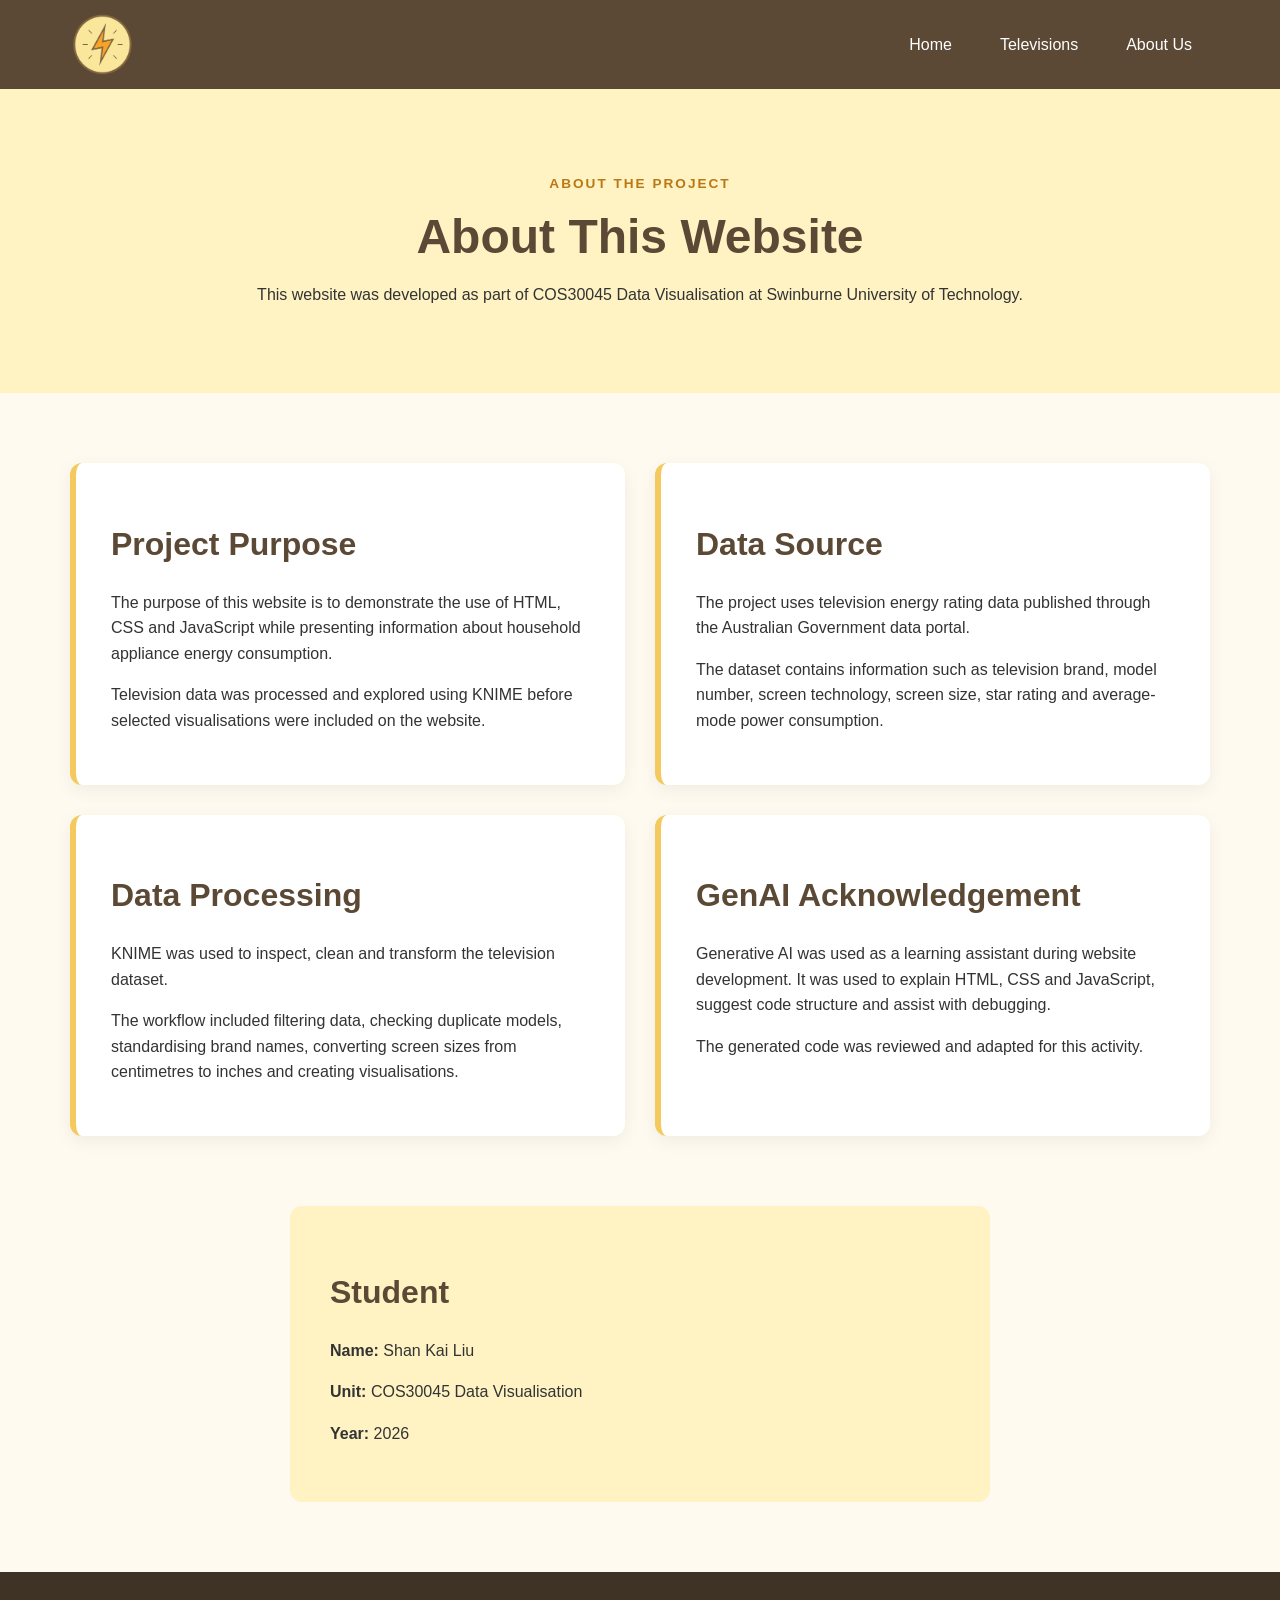
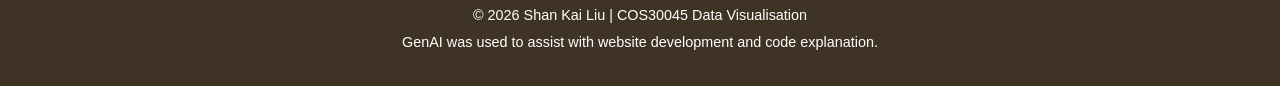
==== Website/About Us.html @ 4dccaae1 "version 1.1" ====
<!DOCTYPE html>
<html lang="en">
<head>
    <meta charset="UTF-8">
    <meta name="viewport" content="width=device-width, initial-scale=1.0">

    <title>About Us | Appliance Energy Consumption</title>

    <link rel="stylesheet" href="style.css">
</head>

<body>

    <header>
        <nav class="navbar">

            <a href="index.html" class="logo-link">
                <img src="images/logo.png" alt="Power Logo" class="logo">
            </a>

            <ul class="nav-links">

                <li>
                    <a href="index.html">Home</a>
                </li>

                <li>
                    <a href="Televisions.html">Televisions</a>
                </li>

                <li>
                    <a href="About Us.html" class="active">
                        About Us
                    </a>
                </li>

            </ul>

        </nav>
    </header>


    <main>

        <section class="page-banner">

            <p class="eyebrow">
                About the Project
            </p>

            <h1>
                About This Website
            </h1>

            <p>
                This website was developed as part of COS30045 Data Visualisation
                at Swinburne University of Technology.
            </p>

        </section>


        <section class="about-grid">

            <article class="about-card">

                <h2>
                    Project Purpose
                </h2>

                <p>
                    The purpose of this website is to demonstrate the use of
                    HTML, CSS and JavaScript while presenting information about
                    household appliance energy consumption.
                </p>

                <p>
                    Television data was processed and explored using KNIME before
                    selected visualisations were included on the website.
                </p>

            </article>


            <article class="about-card">

                <h2>
                    Data Source
                </h2>

                <p>
                    The project uses television energy rating data published
                    through the Australian Government data portal.
                </p>

                <p>
                    The dataset contains information such as television brand,
                    model number, screen technology, screen size, star rating
                    and average-mode power consumption.
                </p>

            </article>


            <article class="about-card">

                <h2>
                    Data Processing
                </h2>

                <p>
                    KNIME was used to inspect, clean and transform the television
                    dataset.
                </p>

                <p>
                    The workflow included filtering data, checking duplicate
                    models, standardising brand names, converting screen sizes
                    from centimetres to inches and creating visualisations.
                </p>

            </article>


            <article class="about-card">

                <h2>
                    GenAI Acknowledgement
                </h2>

                <p>
                    Generative AI was used as a learning assistant during website
                    development. It was used to explain HTML, CSS and JavaScript,
                    suggest code structure and assist with debugging.
                </p>

                <p>
                    The generated code was reviewed and adapted for this activity.
                </p>

            </article>

        </section>


        <section class="student-section">

            <h2>
                Student
            </h2>

            <p>
                <strong>Name:</strong> Shan Kai Liu
            </p>

            <p>
                <strong>Unit:</strong> COS30045 Data Visualisation
            </p>

            <p>
                <strong>Year:</strong> 2026
            </p>

        </section>

    </main>


    <footer>

        <p>
            © 2026 Shan Kai Liu | COS30045 Data Visualisation
        </p>

        <p>
            GenAI was used to assist with website development and code explanation.
        </p>

    </footer>


    <script src="script.js"></script>

</body>
</html>
---- Website/style.css ----
/* =========================
   Global
   ========================= */

* {
    box-sizing: border-box;
}

html {
    scroll-behavior: smooth;
}

body {
    margin: 0;
    font-family: Arial, Helvetica, sans-serif;
    background-color: #fffaf0;
    color: #333333;
    line-height: 1.6;
}

img {
    max-width: 100%;
}


/* =========================
   Navigation
   ========================= */

header {
    background-color: #5b4935;
    position: sticky;
    top: 0;
    z-index: 1000;
}

.navbar {
    max-width: 1200px;
    margin: auto;

    display: flex;
    align-items: center;
    justify-content: space-between;

    padding: 12px 30px;
}

.logo {
    width: 65px;
    height: 65px;
    object-fit: contain;
}

.logo-link {
    display: flex;
    align-items: center;
}

.nav-links {
    display: flex;
    list-style: none;
    padding: 0;
    margin: 0;
    gap: 12px;
}

.nav-links a {
    display: block;
    padding: 12px 18px;

    color: white;
    text-decoration: none;

    border-radius: 6px;
    transition: 0.3s;
}


/* mouse-over feedback */

.nav-links a:hover {
    background-color: #f4c95d;
    color: #333333;
    transform: translateY(-2px);
}


/* current page feedback */

.nav-links a.active {
    background-color: #f4c95d;
    color: #333333;
}


/* =========================
   General layout
   ========================= */

main {
    min-height: 75vh;
}

.section {
    max-width: 1200px;
    margin: auto;
    padding: 80px 30px;
}

.section-heading {
    max-width: 750px;
    margin-bottom: 40px;
}

.eyebrow {
    color: #b97813;

    font-size: 0.85rem;
    font-weight: bold;

    text-transform: uppercase;
    letter-spacing: 2px;
}

h1,
h2,
h3 {
    color: #5b4935;
    line-height: 1.2;
}

h1 {
    font-size: 3rem;
}

h2 {
    font-size: 2rem;
}

p {
    font-size: 1rem;
}


/* =========================
   Buttons
   ========================= */

.button {
    display: inline-block;

    background-color: #f4c95d;
    color: #333333;

    padding: 14px 24px;

    border-radius: 8px;

    text-decoration: none;
    font-weight: bold;

    transition: 0.3s;
}

.button:hover {
    background-color: #e4b33b;
    transform: translateY(-2px);
}


/* =========================
   Home Hero
   ========================= */

.hero {
    max-width: 1200px;
    margin: auto;

    display: grid;
    grid-template-columns: 1.5fr 1fr;
    gap: 50px;

    align-items: center;

    padding: 90px 30px;
}

.hero-text h1 {
    margin-top: 10px;
    margin-bottom: 20px;
}

.hero-description {
    max-width: 700px;
    font-size: 1.1rem;

    margin-bottom: 30px;
}

.hero-card {
    background-color: #fff3c4;

    padding: 40px;

    border-radius: 18px;

    text-align: center;

    box-shadow: 0 8px 25px rgba(0, 0, 0, 0.08);
}

.hero-logo {
    width: 140px;
    margin-bottom: 15px;
}


/* =========================
   Feature Cards
   ========================= */

.feature-grid {
    display: grid;
    grid-template-columns: repeat(3, 1fr);
    gap: 25px;
}

.feature-card {
    background-color: white;

    padding: 30px;

    border-radius: 12px;

    border-top: 5px solid #f4c95d;

    box-shadow: 0 5px 18px rgba(0, 0, 0, 0.06);

    transition: 0.3s;
}

.feature-card:hover {
    transform: translateY(-5px);
}


/* =========================
   CTA
   ========================= */

.cta-section {
    background-color: #5b4935;
    color: white;

    text-align: center;

    padding: 70px 30px;
}

.cta-section h2 {
    color: white;
}

.cta-section p {
    margin-bottom: 25px;
}


/* =========================
   Page Banner
   ========================= */

.page-banner {
    background-color: #fff3c4;

    text-align: center;

    padding: 70px 30px;
}

.page-banner h1 {
    margin: 10px 0;
}

.page-banner p {
    max-width: 800px;
    margin-left: auto;
    margin-right: auto;
}


/* =========================
   Visualisation Sections
   ========================= */

.visualisation-section {
    padding: 70px 30px;
}

.visualisation-section.alternate {
    background-color: #fff3c4;
}

.visual-card {
    max-width: 1200px;
    margin: auto;

    display: grid;
    grid-template-columns: 0.8fr 1.4fr;

    gap: 40px;
    align-items: center;
}

.visual-text h2 {
    margin-bottom: 10px;
}

.visual-text h3 {
    font-size: 1rem;
    color: #786a58;
    font-weight: normal;
}

.number {
    display: inline-block;

    color: #b97813;

    font-size: 1rem;
    font-weight: bold;

    margin-bottom: 8px;
}

.chart-container {
    background-color: white;

    padding: 18px;

    border-radius: 12px;

    box-shadow: 0 5px 20px rgba(0, 0, 0, 0.08);

    overflow-x: auto;
}

.chart {
    display: block;
    width: 100%;
    height: auto;
}

.large-chart {
    max-height: 650px;
    object-fit: contain;
}


/* =========================
   Summary
   ========================= */

.summary-section {
    max-width: 900px;
    margin: 70px auto;

    padding: 45px;

    background-color: #5b4935;
    color: white;

    border-radius: 16px;
}

.summary-section h2 {
    color: #f4c95d;
}


/* =========================
   About
   ========================= */

.about-grid {
    max-width: 1200px;
    margin: auto;

    display: grid;
    grid-template-columns: repeat(2, 1fr);

    gap: 30px;

    padding: 70px 30px;
}

.about-card {
    background-color: white;

    padding: 35px;

    border-radius: 12px;

    border-left: 6px solid #f4c95d;

    box-shadow: 0 5px 18px rgba(0, 0, 0, 0.06);
}

.student-section {
    max-width: 700px;
    margin: 0 auto 70px;

    padding: 40px;

    background-color: #fff3c4;

    border-radius: 12px;
}


/* =========================
   Footer
   ========================= */

footer {
    background-color: #3f3325;
    color: white;

    text-align: center;

    padding: 28px 20px;
}

footer p {
    margin: 4px;
    font-size: 0.9rem;
}


/* =========================
   Responsive Design
   ========================= */

@media (max-width: 850px) {

    .hero {
        grid-template-columns: 1fr;
    }

    .feature-grid {
        grid-template-columns: 1fr;
    }

    .visual-card {
        grid-template-columns: 1fr;
    }

    .about-grid {
        grid-template-columns: 1fr;
    }

    h1 {
        font-size: 2.2rem;
    }

}


@media (max-width: 650px) {

    .navbar {
        flex-direction: column;
        gap: 10px;
    }

    .nav-links {
        flex-wrap: wrap;
        justify-content: center;
    }

    .nav-links a {
        padding: 9px 12px;
    }

    .hero {
        padding-top: 50px;
    }

}
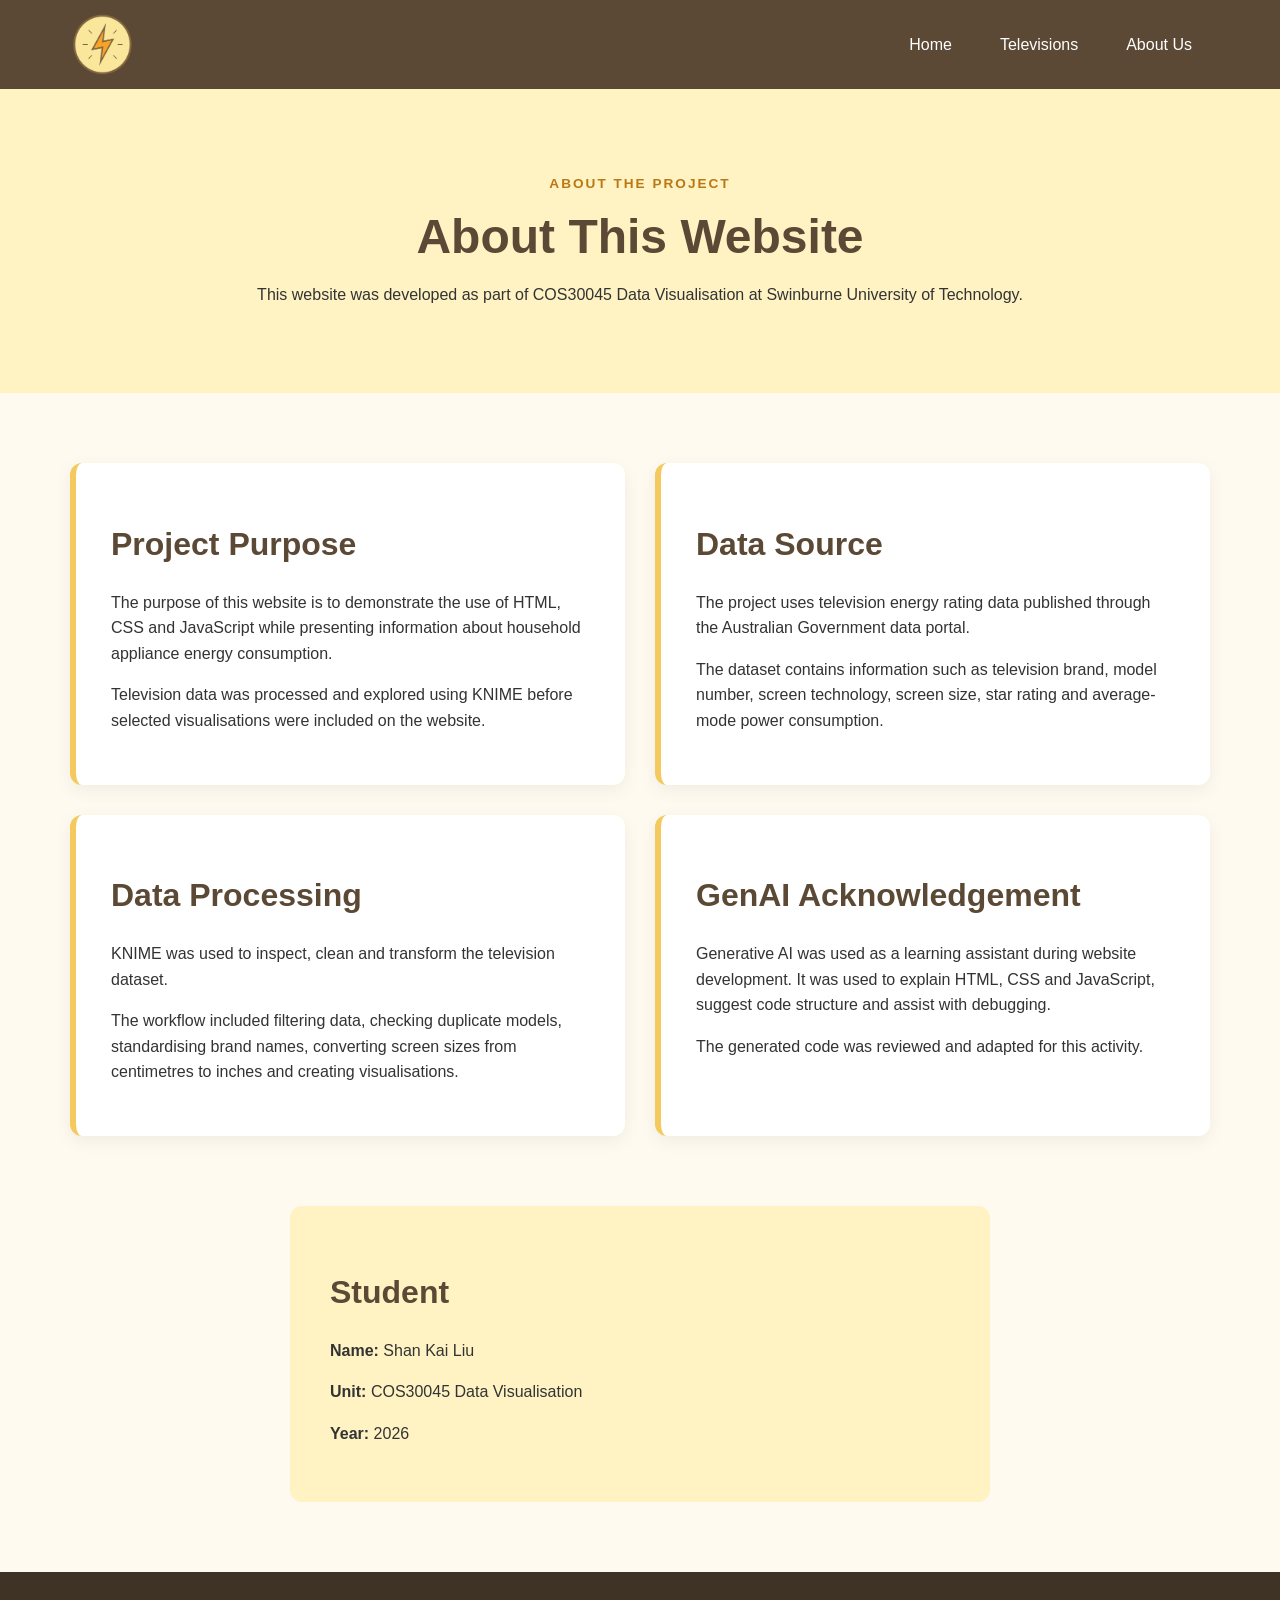
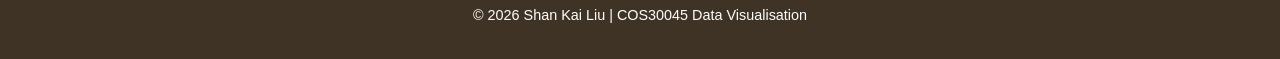
==== commit e1cc0995: "version 1.2" ====
--- a/Website/About Us.html
+++ b/Website/About Us.html
@@ -171,11 +171,6 @@
         <p>
             © 2026 Shan Kai Liu | COS30045 Data Visualisation
         </p>
-
-        <p>
-            GenAI was used to assist with website development and code explanation.
-        </p>
-
     </footer>
 
 
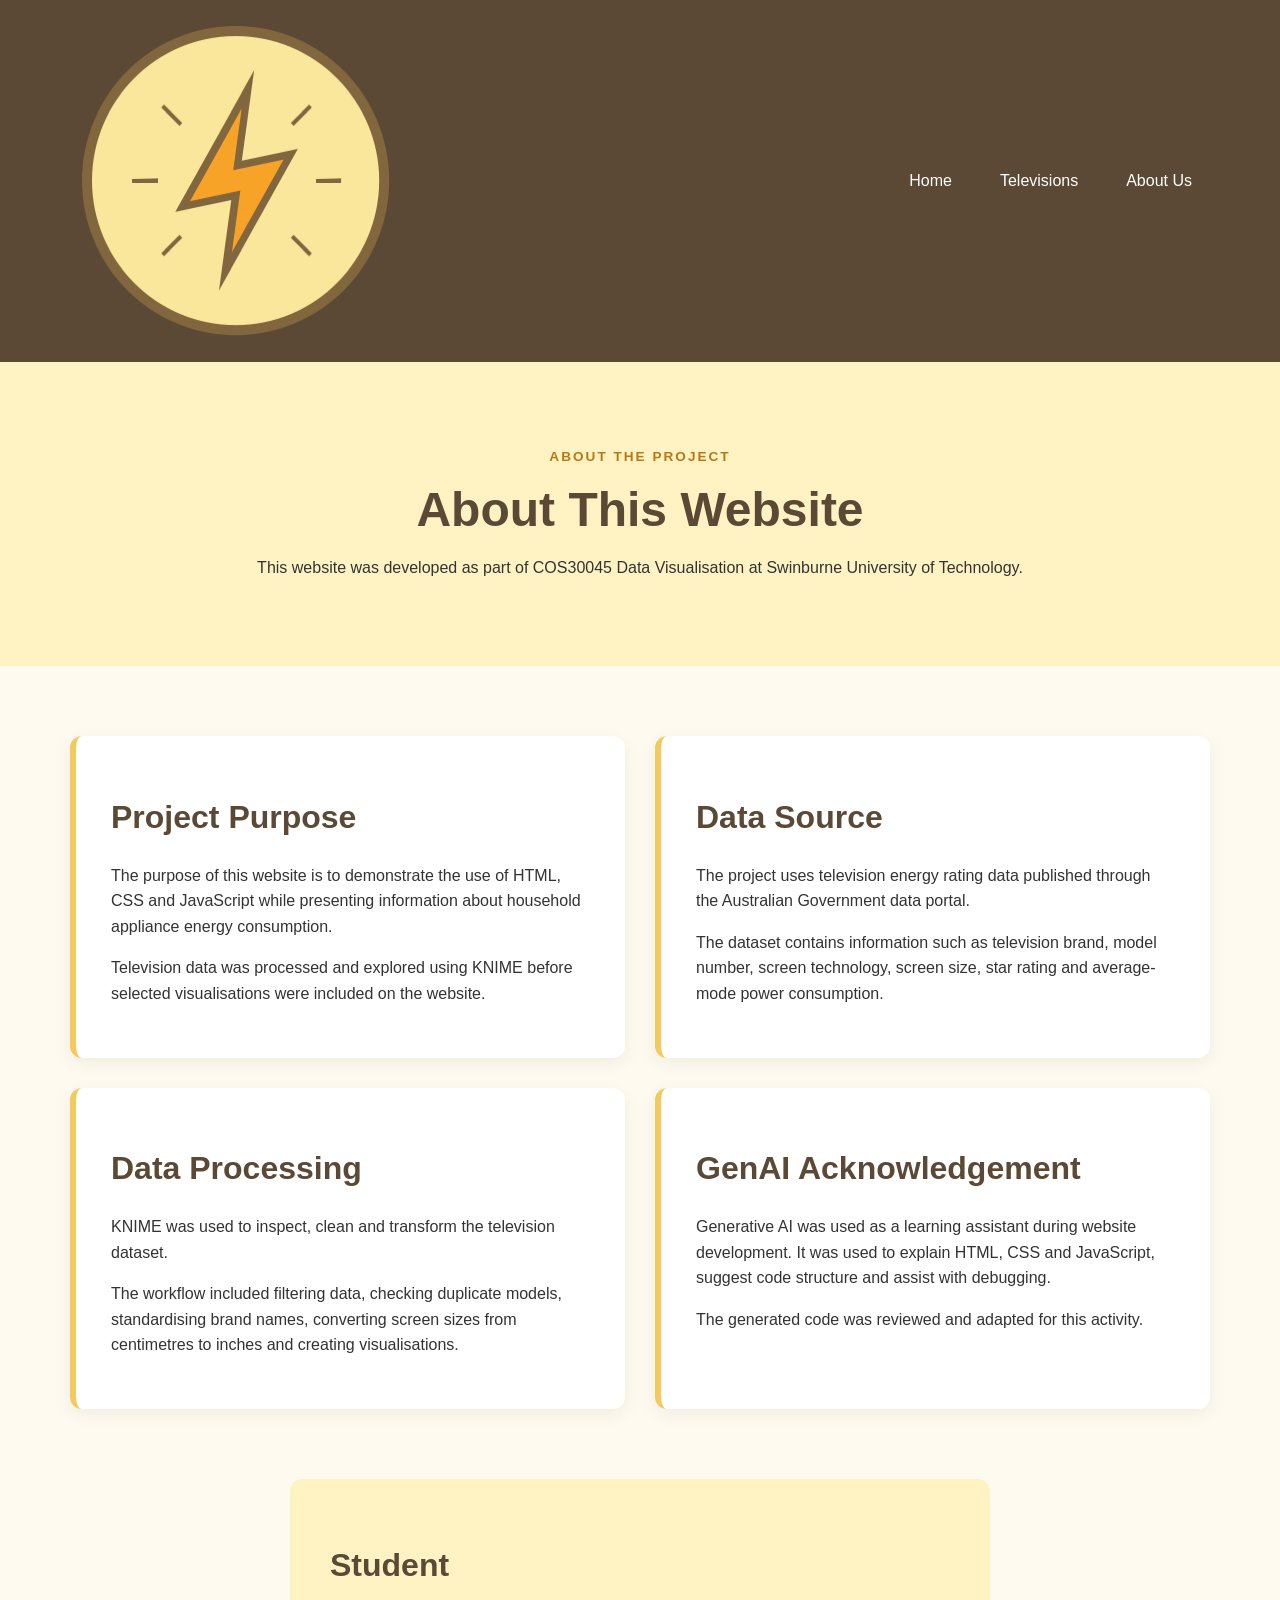
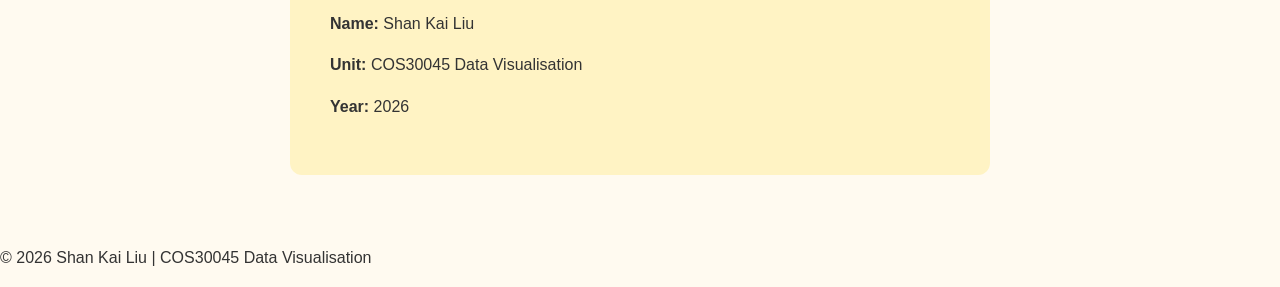
==== commit 2301089b: "latest" ====
--- a/Website/About Us.html
+++ b/Website/About Us.html
@@ -3,9 +3,7 @@
 <head>
     <meta charset="UTF-8">
     <meta name="viewport" content="width=device-width, initial-scale=1.0">
-
     <title>About Us | Appliance Energy Consumption</title>
-
     <link rel="stylesheet" href="style.css">
 </head>
 
@@ -166,7 +164,7 @@
     </main>
 
 
-    <footer>
+    <foter>
 
         <p>
             © 2026 Shan Kai Liu | COS30045 Data Visualisation
--- a/Website/style.css
+++ b/Website/style.css
@@ -1,7 +1,3 @@
-/* =========================
-   Global
-   ========================= */
-
 * {
     box-sizing: border-box;
 }
@@ -45,7 +41,7 @@
     padding: 12px 30px;
 }
 
-.logo {
+#logo {
     width: 65px;
     height: 65px;
     object-fit: contain;
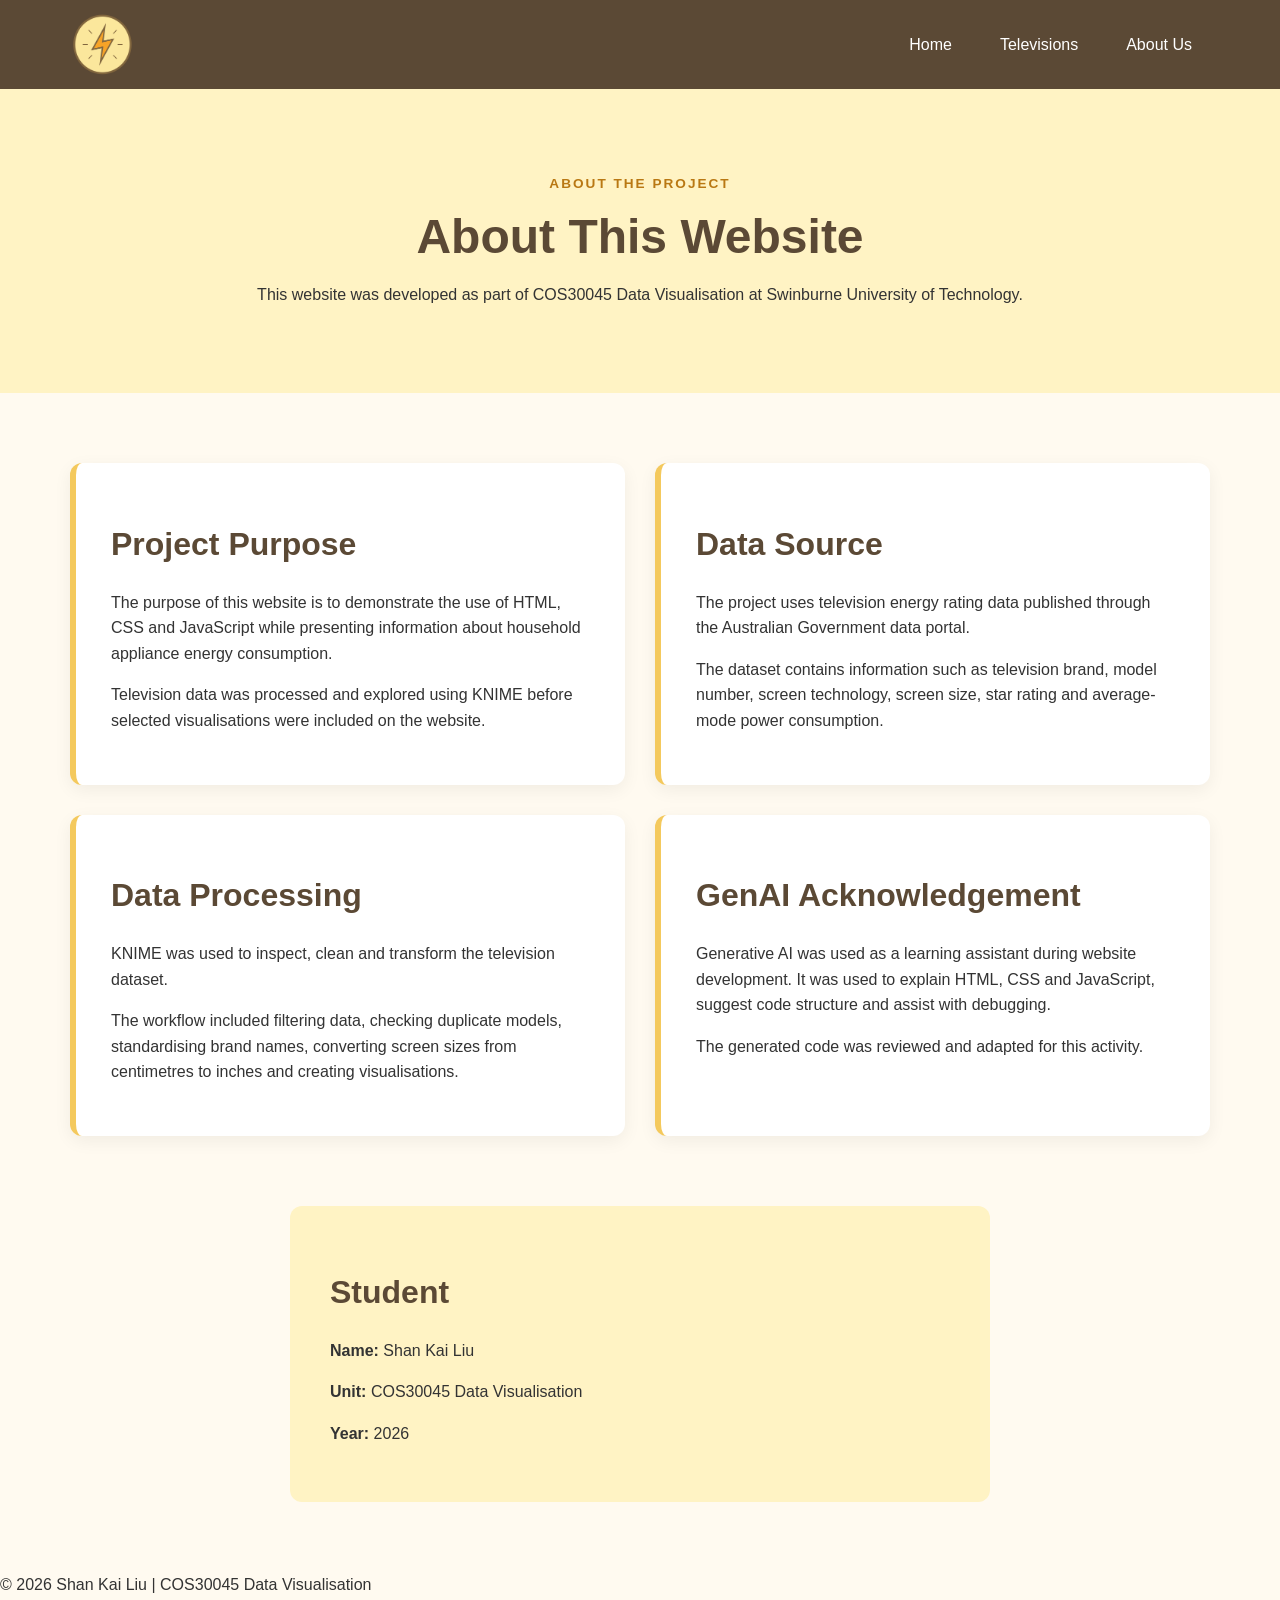
==== commit 1188a5b4: "latest" ====
--- a/Website/About Us.html
+++ b/Website/About Us.html
@@ -11,7 +11,6 @@
 
     <header>
         <nav class="navbar">
-
             <a href="index.html" class="logo-link">
                 <img src="images/logo.png" alt="Power Logo" class="logo">
             </a>
--- a/Website/style.css
+++ b/Website/style.css
@@ -41,7 +41,7 @@
     padding: 12px 30px;
 }
 
-#logo {
+.logo {
     width: 65px;
     height: 65px;
     object-fit: contain;
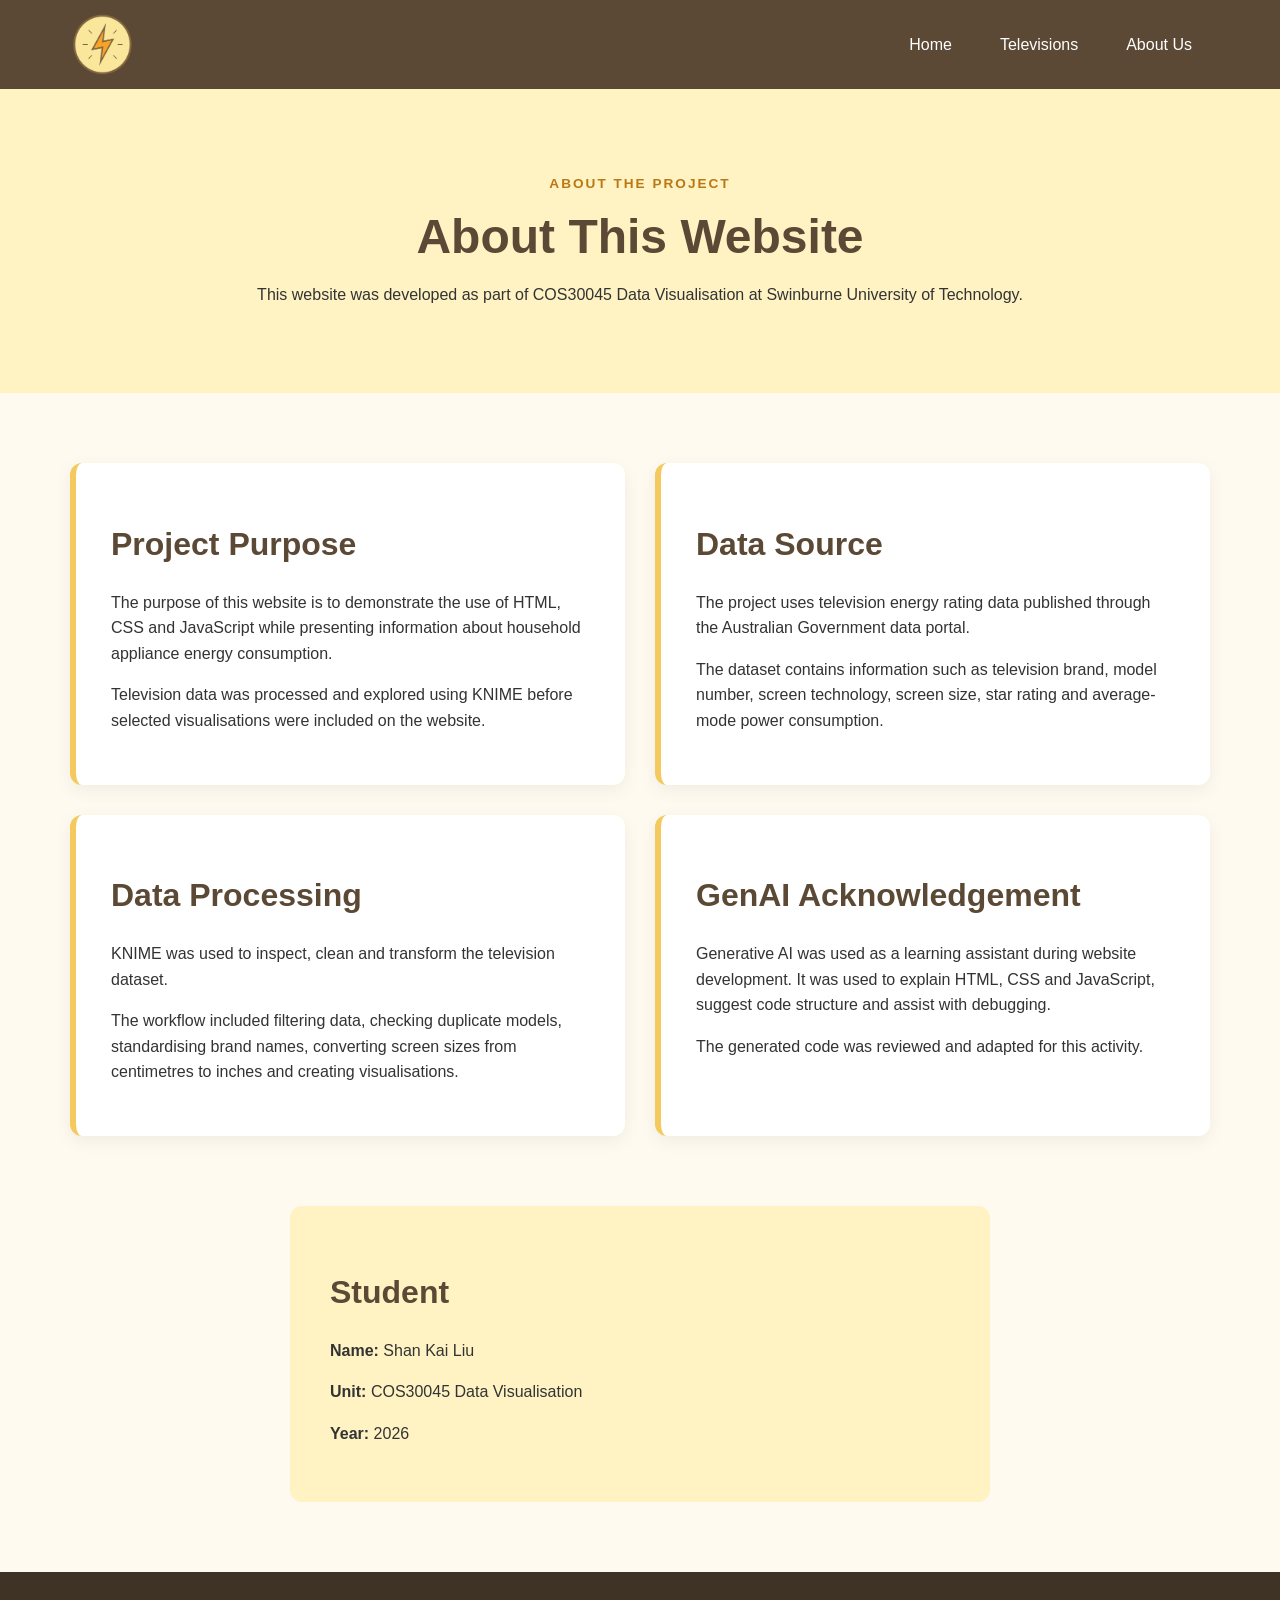
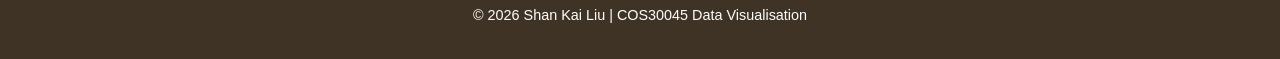
==== commit 317270e0: "latest" ====
--- a/Website/About Us.html
+++ b/Website/About Us.html
@@ -1,14 +1,16 @@
 <!DOCTYPE html>
 <html lang="en">
 <head>
-    <meta charset="UTF-8">
+    <meta charset="utf-8">
+    <meta name="author" content="Liu Shan Kai">
+    <meta name="description" content="Appliance Energy Consumption">
+	<meta name="keywords" content="Appliance Energy Consumption">
     <meta name="viewport" content="width=device-width, initial-scale=1.0">
     <title>About Us | Appliance Energy Consumption</title>
     <link rel="stylesheet" href="style.css">
 </head>
 
 <body>
-
     <header>
         <nav class="navbar">
             <a href="index.html" class="logo-link">
@@ -40,7 +42,6 @@
     <main>
 
         <section class="page-banner">
-
             <p class="eyebrow">
                 About the Project
             </p>
@@ -50,15 +51,12 @@
             </h1>
 
             <p>
-                This website was developed as part of COS30045 Data Visualisation
-                at Swinburne University of Technology.
+                This website was developed as part of COS30045 Data Visualisation at Swinburne University of Technology.
             </p>
-
         </section>
 
 
         <section class="about-grid">
-
             <article class="about-card">
 
                 <h2>
@@ -66,14 +64,11 @@
                 </h2>
 
                 <p>
-                    The purpose of this website is to demonstrate the use of
-                    HTML, CSS and JavaScript while presenting information about
-                    household appliance energy consumption.
+                    The purpose of this website is to demonstrate the use of HTML, CSS and JavaScript while presenting information about household appliance energy consumption.
                 </p>
 
                 <p>
-                    Television data was processed and explored using KNIME before
-                    selected visualisations were included on the website.
+                    Television data was processed and explored using KNIME before selected visualisations were included on the website.
                 </p>
 
             </article>
@@ -86,14 +81,11 @@
                 </h2>
 
                 <p>
-                    The project uses television energy rating data published
-                    through the Australian Government data portal.
+                    The project uses television energy rating data published through the Australian Government data portal.
                 </p>
 
                 <p>
-                    The dataset contains information such as television brand,
-                    model number, screen technology, screen size, star rating
-                    and average-mode power consumption.
+                    The dataset contains information such as television brand, model number, screen technology, screen size, star rating and average-mode power consumption.
                 </p>
 
             </article>
@@ -106,37 +98,29 @@
                 </h2>
 
                 <p>
-                    KNIME was used to inspect, clean and transform the television
-                    dataset.
+                    KNIME was used to inspect, clean and transform the television dataset.
                 </p>
 
                 <p>
-                    The workflow included filtering data, checking duplicate
-                    models, standardising brand names, converting screen sizes
-                    from centimetres to inches and creating visualisations.
+                    The workflow included filtering data, checking duplicate models, standardising brand names, converting screen sizes from centimetres to inches and creating visualisations.
                 </p>
 
             </article>
 
 
             <article class="about-card">
-
                 <h2>
                     GenAI Acknowledgement
                 </h2>
 
                 <p>
-                    Generative AI was used as a learning assistant during website
-                    development. It was used to explain HTML, CSS and JavaScript,
-                    suggest code structure and assist with debugging.
+                    Generative AI was used as a learning assistant during website development. It was used to explain HTML, CSS and JavaScript, suggest code structure and assist with debugging.
                 </p>
 
                 <p>
                     The generated code was reviewed and adapted for this activity.
                 </p>
-
             </article>
-
         </section>
 
 
@@ -163,8 +147,7 @@
     </main>
 
 
-    <foter>
-
+    <footer>
         <p>
             © 2026 Shan Kai Liu | COS30045 Data Visualisation
         </p>
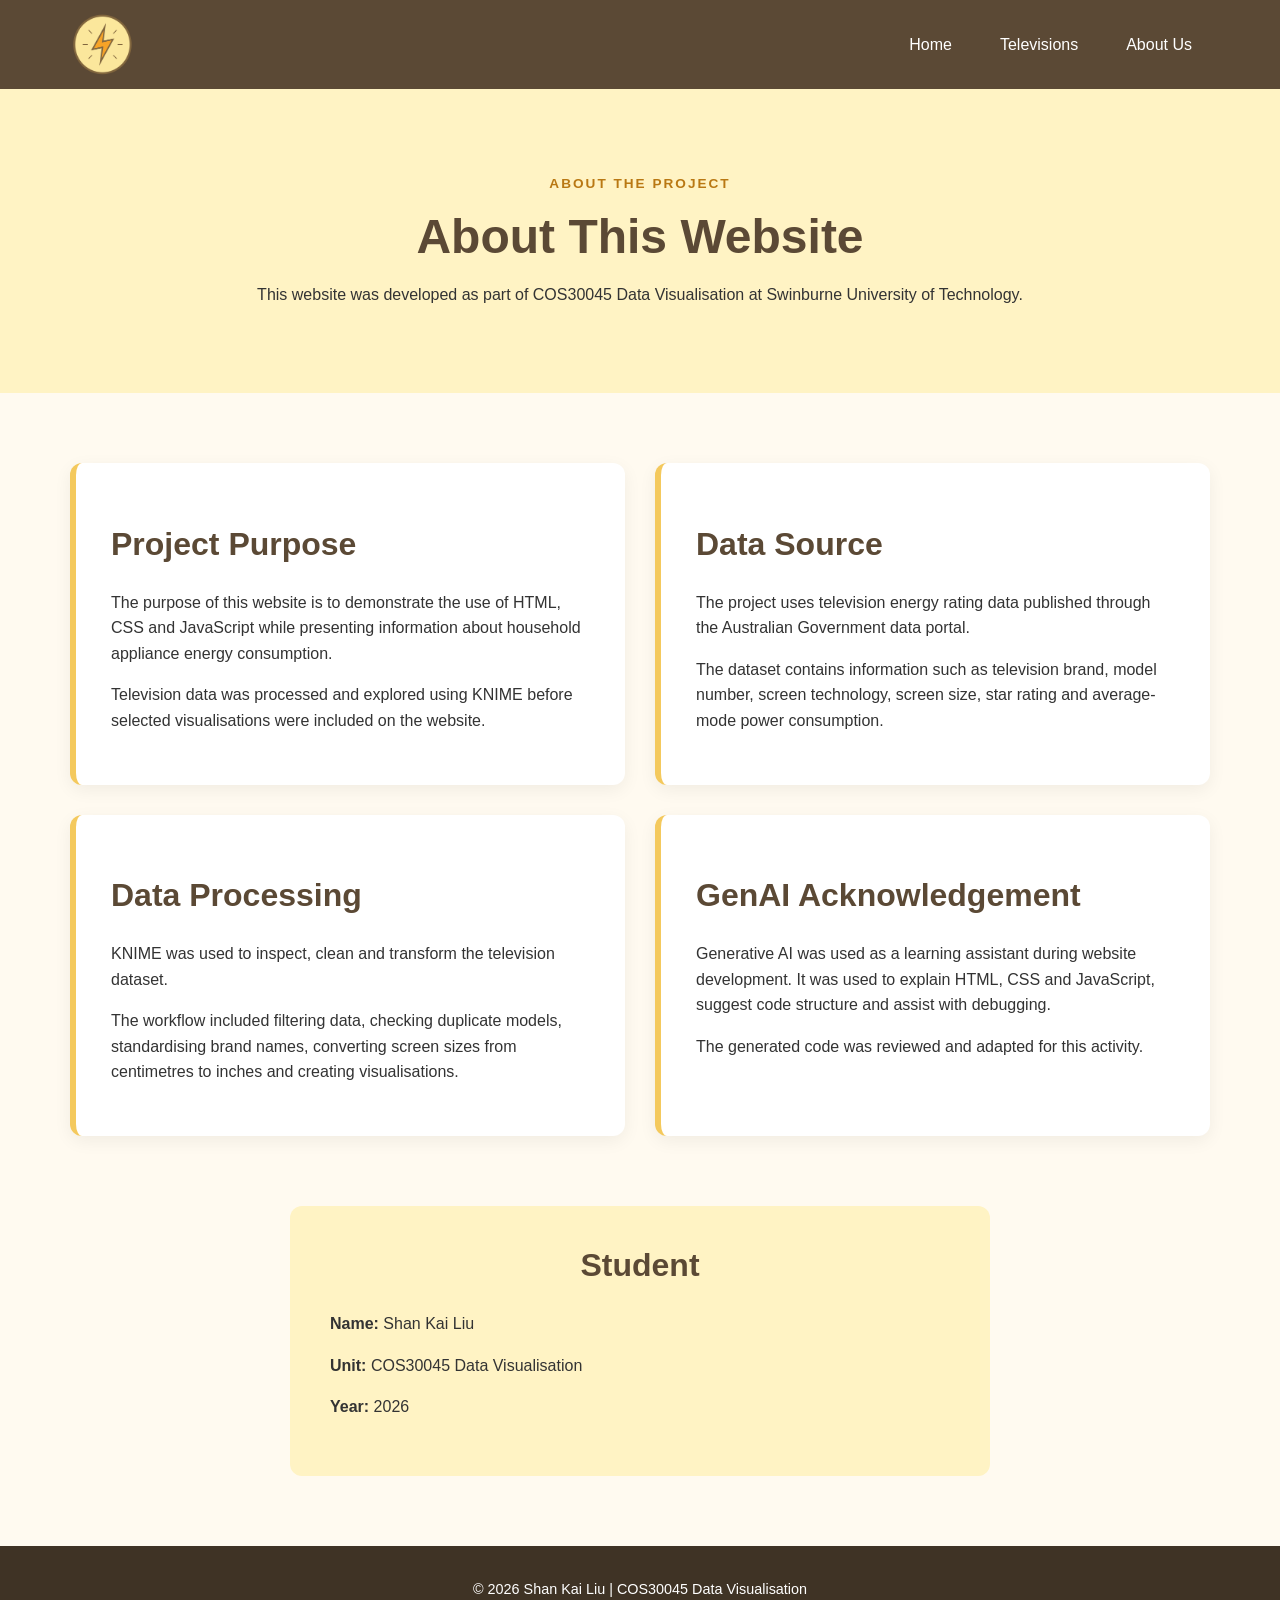
==== commit 65e722e6: "latest" ====
--- a/Website/About Us.html
+++ b/Website/About Us.html
@@ -40,7 +40,6 @@
 
 
     <main>
-
         <section class="page-banner">
             <p class="eyebrow">
                 About the Project
@@ -58,7 +57,6 @@
 
         <section class="about-grid">
             <article class="about-card">
-
                 <h2>
                     Project Purpose
                 </h2>
@@ -126,21 +124,13 @@
 
         <section class="student-section">
 
-            <h2>
-                Student
-            </h2>
+            <h2>Student</h2>
 
-            <p>
-                <strong>Name:</strong> Shan Kai Liu
-            </p>
+            <p><strong>Name:</strong> Shan Kai Liu</p>
 
-            <p>
-                <strong>Unit:</strong> COS30045 Data Visualisation
-            </p>
+            <p><strong>Unit:</strong> COS30045 Data Visualisation</p>
 
-            <p>
-                <strong>Year:</strong> 2026
-            </p>
+            <p><strong>Year:</strong> 2026</p>
 
         </section>
 
--- a/Website/style.css
+++ b/Website/style.css
@@ -19,9 +19,6 @@
 }
 
 
-/* =========================
-   Navigation
-   ========================= */
 
 header {
     background-color: #5b4935;
@@ -72,8 +69,8 @@
 }
 
 
+
 /* mouse-over feedback */
-
 .nav-links a:hover {
     background-color: #f4c95d;
     color: #333333;
@@ -89,9 +86,7 @@
 }
 
 
-/* =========================
-   General layout
-   ========================= */
+/*General layout*/
 
 main {
     min-height: 75vh;
@@ -118,9 +113,7 @@
     letter-spacing: 2px;
 }
 
-h1,
-h2,
-h3 {
+h1,h2,h3 {
     color: #5b4935;
     line-height: 1.2;
 }
@@ -138,9 +131,7 @@
 }
 
 
-/* =========================
-   Buttons
-   ========================= */
+/* Buttons*/
 
 .button {
     display: inline-block;
@@ -164,56 +155,93 @@
 }
 
 
-/* =========================
-   Home Hero
-   ========================= */
-
+/*Home Hero*/
 .hero {
-    max-width: 1200px;
-    margin: auto;
+    min-height: calc(100vh - 88px);
+
+    background-image:
+        linear-gradient(
+            rgba(0, 0, 0, 0.70),
+            rgba(0, 0, 0, 0.70)        ),
+        url("images/TV.png");
+
+    background-size: cover;
+    background-position: center;
 
     display: grid;
-    grid-template-columns: 1.5fr 1fr;
-    gap: 50px;
-
+    grid-template-columns: 1.15fr 0.85fr;
+    gap: 40px;
     align-items: center;
-
-    padding: 90px 30px;
+    padding: 60px 32px;
+}
+
+
+/*Left text*/
+.hero-text {
+    max-width: 760px;
+}
+
+.hero .eyebrow {
+    color: #f4c95d;
+    font-weight: bold;
 }
 
 .hero-text h1 {
-    margin-top: 10px;
-    margin-bottom: 20px;
+    color: white;
+    font-size: 3.4rem;
+    line-height: 1.15;
+    margin: 14px 0 22px;
+    text-shadow: 0 3px 12px rgba(0, 0, 0, 0.55);
 }
 
 .hero-description {
-    max-width: 700px;
-    font-size: 1.1rem;
-
+    color: #f5f5f5;
+    font-size: 1.15rem;
+    line-height: 1.8;
+    max-width: 720px;
     margin-bottom: 30px;
-}
-
+    text-shadow: 0 2px 8px rgba(0, 0, 0, 0.5);
+}
+
+
+/*Right card*/
 .hero-card {
-    background-color: #fff3c4;
-
-    padding: 40px;
-
+    background: rgba(255, 246, 198, 0.90);
+    padding: 45px 35px;
     border-radius: 18px;
-
     text-align: center;
-
-    box-shadow: 0 8px 25px rgba(0, 0, 0, 0.08);
+    box-shadow: 0 12px 30px rgba(0, 0, 0, 0.18);
+    max-width: 520px;
+}
+
+.hero-card h2 {
+    color: #5b4935;
+}
+
+.hero-card p {
+    color: #333333;
 }
 
 .hero-logo {
-    width: 140px;
-    margin-bottom: 15px;
-}
-
-
-/* =========================
-   Feature Cards
-   ========================= */
+    width: 135px;
+}
+
+
+/*Button*/
+.hero .button {
+    background-color: #f4c95d;
+    color: #2f261d;
+    font-weight: bold;
+    padding: 15px 25px;
+    border-radius: 8px;
+}
+
+.hero .button:hover {
+    background-color: #ffd96f;
+}
+
+
+/*Feature Cards */
 
 .feature-grid {
     display: grid;
@@ -223,15 +251,10 @@
 
 .feature-card {
     background-color: white;
-
     padding: 30px;
-
     border-radius: 12px;
-
     border-top: 5px solid #f4c95d;
-
     box-shadow: 0 5px 18px rgba(0, 0, 0, 0.06);
-
     transition: 0.3s;
 }
 
@@ -240,16 +263,12 @@
 }
 
 
-/* =========================
-   CTA
-   ========================= */
+/*CTA*/
 
 .cta-section {
     background-color: #5b4935;
     color: white;
-
     text-align: center;
-
     padding: 70px 30px;
 }
 
@@ -262,9 +281,7 @@
 }
 
 
-/* =========================
-   Page Banner
-   ========================= */
+/*Page Banner*/
 
 .page-banner {
     background-color: #fff3c4;
@@ -285,9 +302,7 @@
 }
 
 
-/* =========================
-   Visualisation Sections
-   ========================= */
+/* Visualisation Sections*/
 
 .visualisation-section {
     padding: 70px 30px;
@@ -374,9 +389,7 @@
 }
 
 
-/* =========================
-   About
-   ========================= */
+/*About*/
 
 .about-grid {
     max-width: 1200px;
@@ -405,18 +418,18 @@
 .student-section {
     max-width: 700px;
     margin: 0 auto 70px;
-
     padding: 40px;
-
     background-color: #fff3c4;
-
     border-radius: 12px;
 }
 
-
-/* =========================
-   Footer
-   ========================= */
+.student-section h2 {
+    text-align: center;    
+    margin-top: 0;
+}
+
+
+/*Footer*/
 
 footer {
     background-color: #3f3325;
@@ -433,9 +446,7 @@
 }
 
 
-/* =========================
-   Responsive Design
-   ========================= */
+/*Responsive Design*/
 
 @media (max-width: 850px) {
 
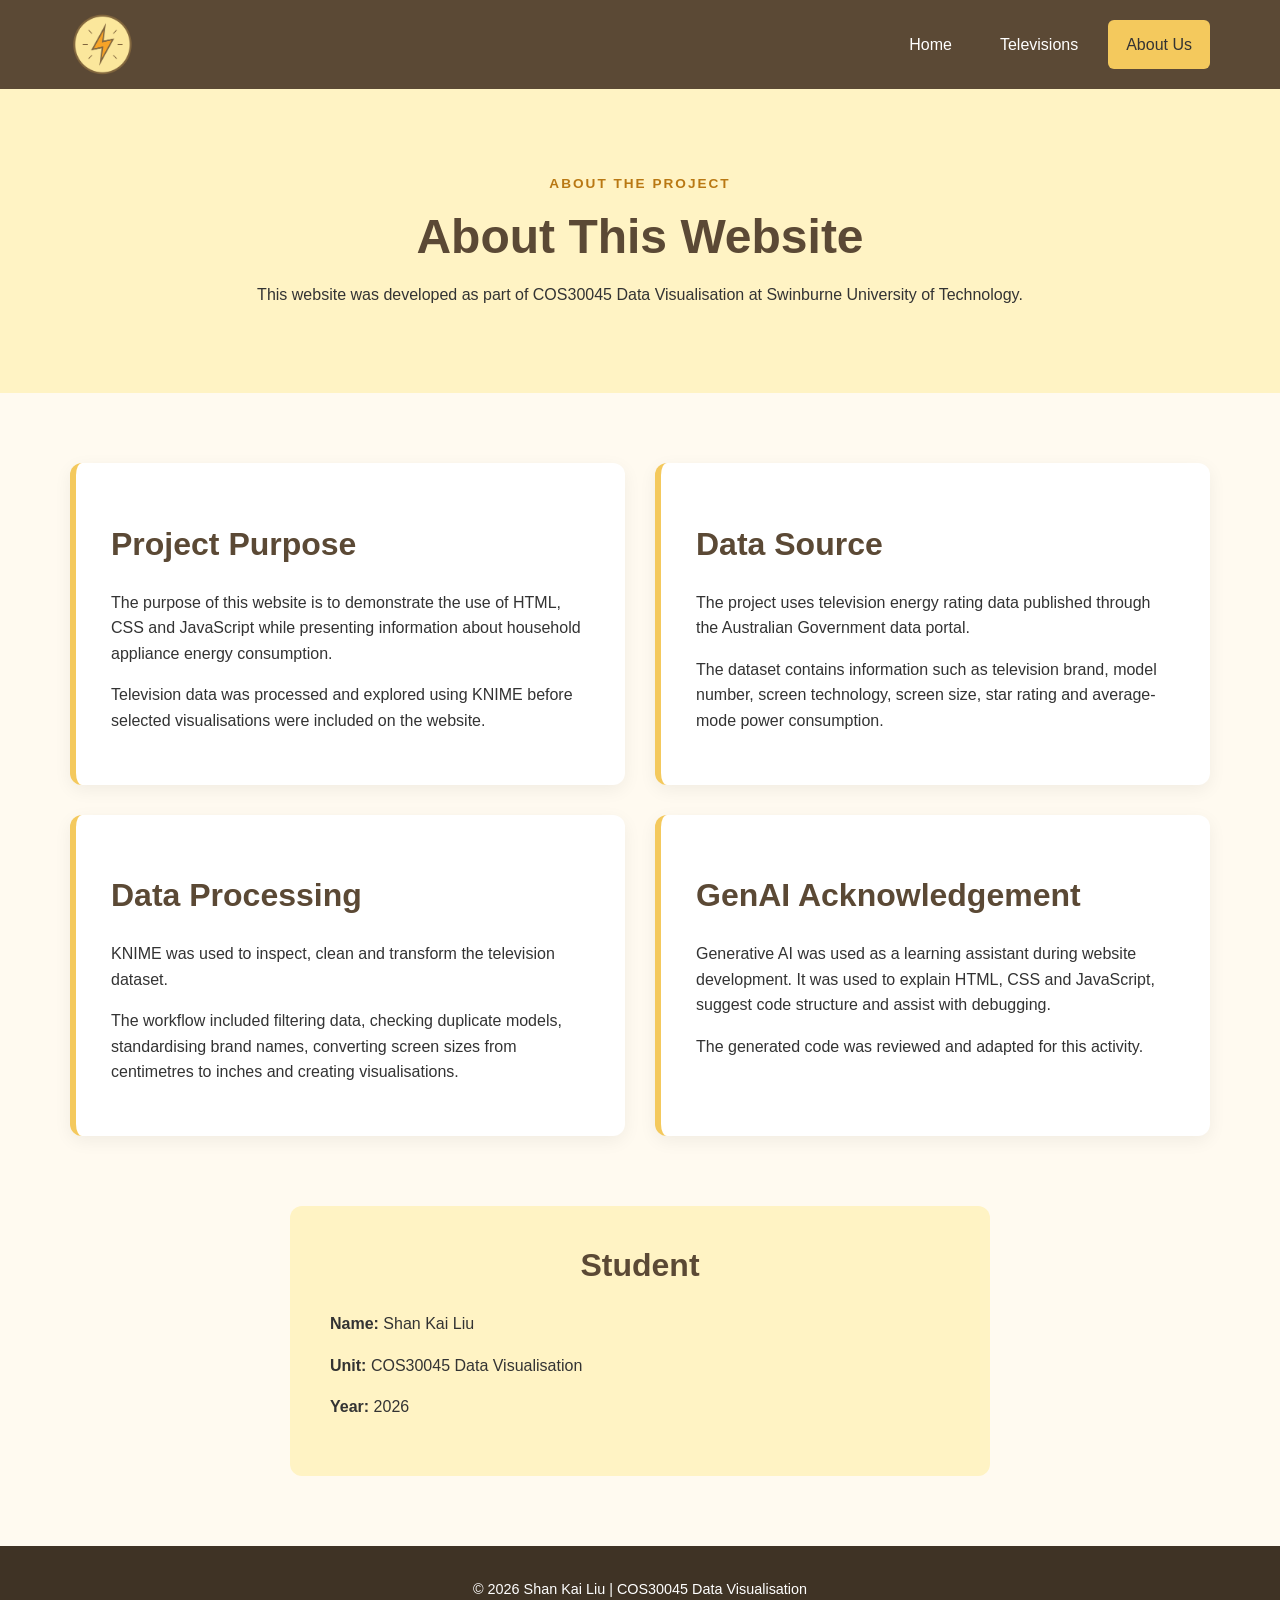
==== commit 910fb7d2: "update" ====
--- a/Website/About Us.html
+++ b/Website/About Us.html
@@ -18,7 +18,6 @@
             </a>
 
             <ul class="nav-links">
-
                 <li>
                     <a href="index.html">Home</a>
                 </li>
@@ -32,9 +31,7 @@
                         About Us
                     </a>
                 </li>
-
             </ul>
-
         </nav>
     </header>
 
@@ -57,9 +54,7 @@
 
         <section class="about-grid">
             <article class="about-card">
-                <h2>
-                    Project Purpose
-                </h2>
+                <h2>Project Purpose</h2>
 
                 <p>
                     The purpose of this website is to demonstrate the use of HTML, CSS and JavaScript while presenting information about household appliance energy consumption.
@@ -68,15 +63,11 @@
                 <p>
                     Television data was processed and explored using KNIME before selected visualisations were included on the website.
                 </p>
-
             </article>
 
 
             <article class="about-card">
-
-                <h2>
-                    Data Source
-                </h2>
+                <h2>Data Source</h2>
 
                 <p>
                     The project uses television energy rating data published through the Australian Government data portal.
@@ -107,9 +98,7 @@
 
 
             <article class="about-card">
-                <h2>
-                    GenAI Acknowledgement
-                </h2>
+                <h2>GenAI Acknowledgement</h2>
 
                 <p>
                     Generative AI was used as a learning assistant during website development. It was used to explain HTML, CSS and JavaScript, suggest code structure and assist with debugging.
@@ -133,9 +122,7 @@
             <p><strong>Year:</strong> 2026</p>
 
         </section>
-
     </main>
-
 
     <footer>
         <p>
@@ -143,8 +130,6 @@
         </p>
     </footer>
 
-
     <script src="script.js"></script>
-
 </body>
 </html>
